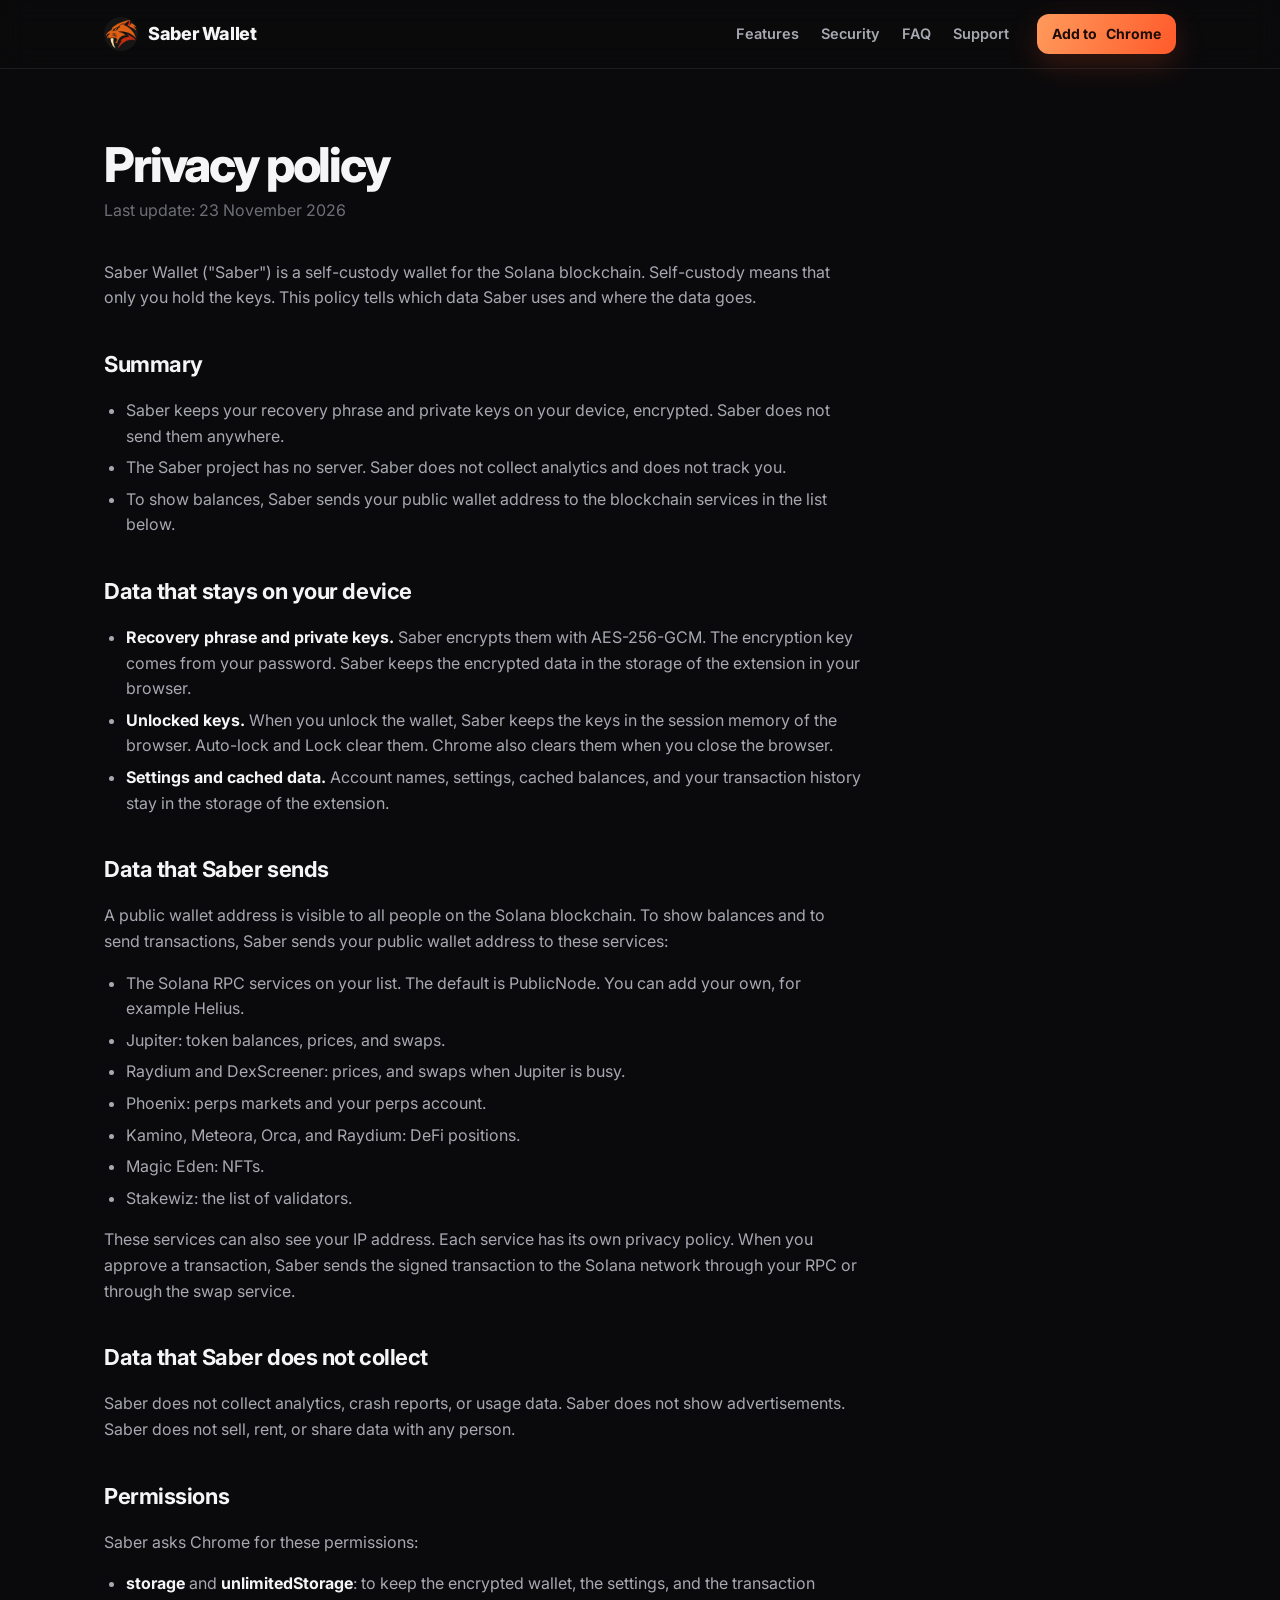
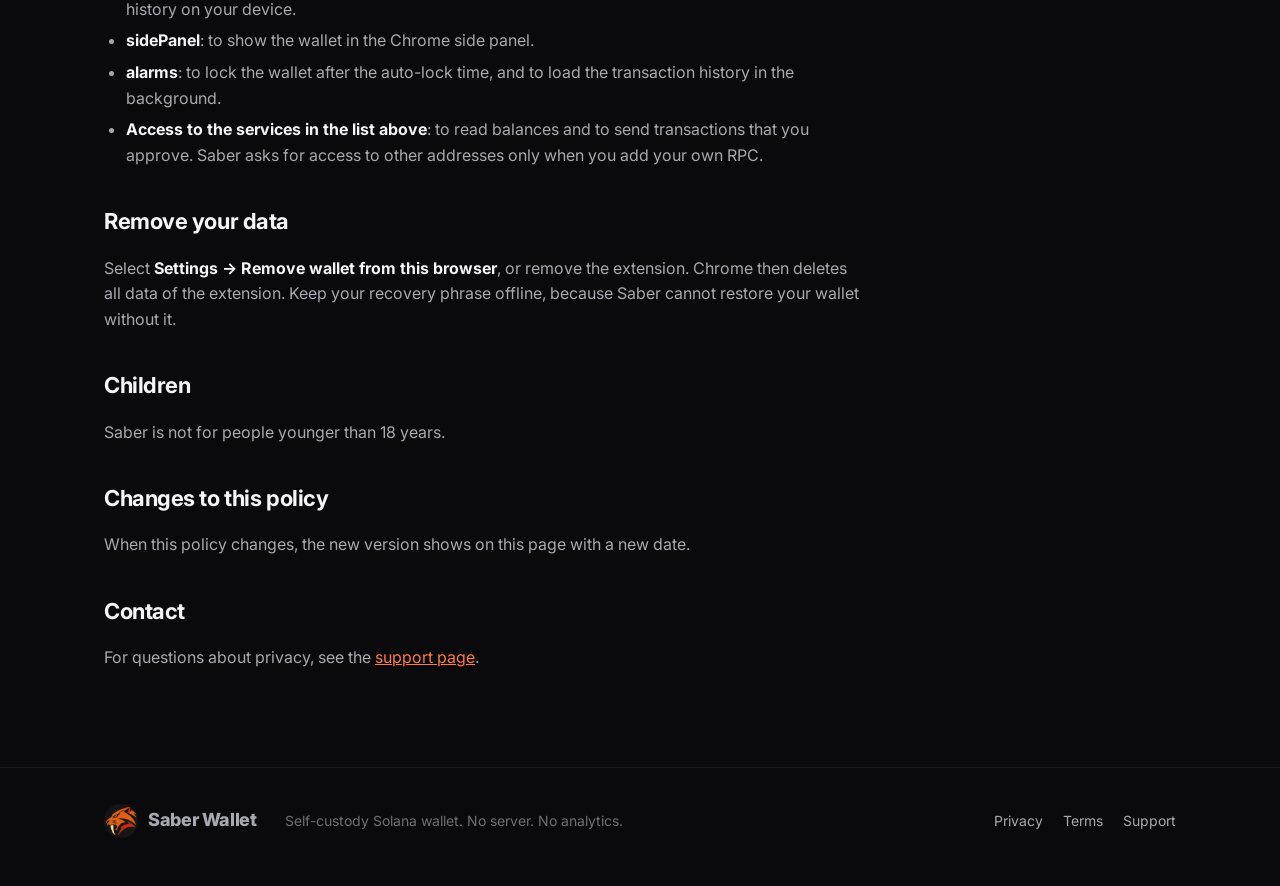
==== privacy.html @ 2504c7ac "Saber Wallet website: home, privacy policy, terms, support" ====
<!doctype html>
<html lang="en">
<head>
  <meta charset="utf-8">
  <meta name="viewport" content="width=device-width, initial-scale=1">
  <title>Privacy policy · Saber Wallet</title>
  <meta name="description" content="How Saber Wallet uses data. Keys stay on your device. No server, no analytics.">
  <meta name="theme-color" content="#0a0a0c">
  <link rel="icon" href="assets/favicon.png">
  <link rel="preconnect" href="https://fonts.googleapis.com">
  <link rel="preconnect" href="https://fonts.gstatic.com" crossorigin>
  <link href="https://fonts.googleapis.com/css2?family=Inter:wght@400;500;600;700;800&display=swap" rel="stylesheet">
  <link rel="stylesheet" href="styles.css">
</head>
<body>
  <header class="site-header">
    <div class="wrap">
      <a class="brand" href="./"><img src="assets/logo.png" alt="">Saber Wallet</a>
      <nav class="nav">
        <a href="./#features">Features</a>
        <a href="./#security">Security</a>
        <a href="./#faq">FAQ</a>
        <a href="support.html">Support</a>
      </nav>
      <a class="btn btn-primary btn-small" href="./#install"><span class="label-long">Add to</span> Chrome</a>
    </div>
  </header>

  <main class="wrap">
    <article class="doc">
      <h1>Privacy policy</h1>
      <p class="updated">Last update: 23 November 2026</p>

      <p>Saber Wallet ("Saber") is a self-custody wallet for the Solana blockchain. Self-custody means that only you hold the keys. This policy tells which data Saber uses and where the data goes.</p>

      <h2>Summary</h2>
      <ul>
        <li>Saber keeps your recovery phrase and private keys on your device, encrypted. Saber does not send them anywhere.</li>
        <li>The Saber project has no server. Saber does not collect analytics and does not track you.</li>
        <li>To show balances, Saber sends your public wallet address to the blockchain services in the list below.</li>
      </ul>

      <h2>Data that stays on your device</h2>
      <ul>
        <li><strong>Recovery phrase and private keys.</strong> Saber encrypts them with AES-256-GCM. The encryption key comes from your password. Saber keeps the encrypted data in the storage of the extension in your browser.</li>
        <li><strong>Unlocked keys.</strong> When you unlock the wallet, Saber keeps the keys in the session memory of the browser. Auto-lock and Lock clear them. Chrome also clears them when you close the browser.</li>
        <li><strong>Settings and cached data.</strong> Account names, settings, cached balances, and your transaction history stay in the storage of the extension.</li>
      </ul>

      <h2>Data that Saber sends</h2>
      <p>A public wallet address is visible to all people on the Solana blockchain. To show balances and to send transactions, Saber sends your public wallet address to these services:</p>
      <ul>
        <li>The Solana RPC services on your list. The default is PublicNode. You can add your own, for example Helius.</li>
        <li>Jupiter: token balances, prices, and swaps.</li>
        <li>Raydium and DexScreener: prices, and swaps when Jupiter is busy.</li>
        <li>Phoenix: perps markets and your perps account.</li>
        <li>Kamino, Meteora, Orca, and Raydium: DeFi positions.</li>
        <li>Magic Eden: NFTs.</li>
        <li>Stakewiz: the list of validators.</li>
      </ul>
      <p>These services can also see your IP address. Each service has its own privacy policy. When you approve a transaction, Saber sends the signed transaction to the Solana network through your RPC or through the swap service.</p>

      <h2>Data that Saber does not collect</h2>
      <p>Saber does not collect analytics, crash reports, or usage data. Saber does not show advertisements. Saber does not sell, rent, or share data with any person.</p>

      <h2>Permissions</h2>
      <p>Saber asks Chrome for these permissions:</p>
      <ul>
        <li><strong>storage</strong> and <strong>unlimitedStorage</strong>: to keep the encrypted wallet, the settings, and the transaction history on your device.</li>
        <li><strong>sidePanel</strong>: to show the wallet in the Chrome side panel.</li>
        <li><strong>alarms</strong>: to lock the wallet after the auto-lock time, and to load the transaction history in the background.</li>
        <li><strong>Access to the services in the list above</strong>: to read balances and to send transactions that you approve. Saber asks for access to other addresses only when you add your own RPC.</li>
      </ul>

      <h2>Remove your data</h2>
      <p>Select <strong>Settings → Remove wallet from this browser</strong>, or remove the extension. Chrome then deletes all data of the extension. Keep your recovery phrase offline, because Saber cannot restore your wallet without it.</p>

      <h2>Children</h2>
      <p>Saber is not for people younger than 18 years.</p>

      <h2>Changes to this policy</h2>
      <p>When this policy changes, the new version shows on this page with a new date.</p>

      <h2>Contact</h2>
      <p>For questions about privacy, see the <a href="support.html">support page</a>.</p>
    </article>
  </main>

  <footer class="site-footer">
    <div class="wrap">
      <a class="brand" href="./"><img src="assets/logo.png" alt="">Saber Wallet</a>
      <span>Self-custody Solana wallet. No server. No analytics.</span>
      <nav>
        <a href="privacy.html">Privacy</a>
        <a href="terms.html">Terms</a>
        <a href="support.html">Support</a>
      </nav>
    </div>
  </footer>
</body>
</html>
---- styles.css ----
/* Saber Wallet website. Same palette as the extension: near-black, orange accent, soft violet. */
:root {
  --bg: #0a0a0c;
  --surface: #131316;
  --surface-2: #1b1b20;
  --line: #ffffff14;
  --line-strong: #ffffff24;
  --text: #f5f5f7;
  --text-2: #a8a8b2;
  --text-3: #6e6e78;
  --accent: #ff7a45;
  --accent-2: #ff5a2a;
  --violet: #8b7bff;
  --up: #2fd17c;
  --radius: 18px;
  --max: 1120px;
  color-scheme: dark;
}

* { box-sizing: border-box; }
html { scroll-behavior: smooth; }
body {
  margin: 0;
  background: var(--bg);
  color: var(--text);
  font: 16px/1.6 "Inter", system-ui, -apple-system, "Segoe UI", sans-serif;
  -webkit-font-smoothing: antialiased;
}
a { color: inherit; }
img { max-width: 100%; display: block; }
.wrap { max-width: var(--max); margin: 0 auto; padding: 0 24px; }

/* Header */
.site-header { position: sticky; top: 0; z-index: 10; backdrop-filter: blur(14px); background: #0a0a0ccc; border-bottom: 1px solid var(--line); }
.site-header .wrap { display: flex; align-items: center; gap: 28px; height: 68px; }
.brand { display: flex; align-items: center; gap: 10px; text-decoration: none; font-weight: 800; font-size: 18px; letter-spacing: -0.02em; }
.brand img { width: 34px; height: 34px; border-radius: 50%; }
.nav { display: flex; gap: 22px; margin-left: auto; }
.nav a { color: var(--text-2); text-decoration: none; font-size: 14.5px; font-weight: 600; }
.nav a:hover { color: var(--text); }
.btn { display: inline-flex; align-items: center; gap: 9px; padding: 12px 20px; border-radius: 14px; font-weight: 700; font-size: 15px; text-decoration: none; border: 0; cursor: pointer; }
.btn-primary { color: #1c0c05; background: linear-gradient(110deg, #ff9a5c, var(--accent-2)); box-shadow: 0 10px 30px #ff5a2a33; }
.btn-primary:hover { filter: brightness(1.06); }
.btn-ghost { color: var(--text); background: var(--surface-2); border: 1px solid var(--line-strong); }
.btn-small { padding: 9px 15px; font-size: 14px; border-radius: 12px; }
.soon { font-size: 11px; font-weight: 700; padding: 2px 7px; border-radius: 99px; background: #1c0c0533; }

/* Hero */
.hero { position: relative; overflow: hidden; padding: 56px 0 32px; }
.hero::before { content: ""; position: absolute; inset: -20% -10% auto auto; width: 70%; height: 120%; background: radial-gradient(closest-side, #ff7a4530, transparent 70%); pointer-events: none; }
.hero::after { content: ""; position: absolute; inset: auto auto -30% -10%; width: 60%; height: 90%; background: radial-gradient(closest-side, #8b7bff1f, transparent 70%); pointer-events: none; }
.hero .wrap { position: relative; display: grid; grid-template-columns: 1.1fr 0.9fr; gap: 48px; align-items: center; }
.kicker { display: inline-flex; gap: 10px; align-items: center; color: var(--accent); font-size: 12.5px; font-weight: 800; letter-spacing: 0.14em; text-transform: uppercase; }
.kicker .dot { width: 6px; height: 6px; border-radius: 50%; background: var(--accent); box-shadow: 0 0 12px var(--accent); }
h1 { margin: 16px 0 18px; font-size: clamp(40px, 6vw, 68px); line-height: 1.02; letter-spacing: -0.045em; font-weight: 800; }
h1 em { font-style: normal; background: linear-gradient(100deg, #ffb07c, var(--accent-2)); -webkit-background-clip: text; background-clip: text; color: transparent; }
.lead { color: var(--text-2); font-size: 18.5px; max-width: 540px; margin: 0 0 28px; }
.cta-row { display: flex; flex-wrap: wrap; gap: 12px; align-items: center; }
.fine { color: var(--text-3); font-size: 13.5px; margin-top: 14px; }

/* Device frame around an app capture */
.device { position: relative; width: min(340px, 100%); margin: 0 auto; border-radius: 34px; padding: 10px; background: #18181c; border: 1px solid var(--line-strong); box-shadow: 0 40px 90px #000a, 0 0 0 1px #00000080 inset; }
.device img { border-radius: 26px; }
.hero .device { width: min(310px, 100%); transform: rotate(-2deg); }
.hero .device img { height: 540px; object-fit: cover; object-position: top; }
.hero .device::after { content: ""; position: absolute; inset: 20% -12% -8% -12%; z-index: -1; background: radial-gradient(closest-side, #ff7a4544, transparent); filter: blur(10px); }

/* Sections */
section { padding: 72px 0; }
.section-head { max-width: 640px; margin-bottom: 36px; }
.section-head h2 { margin: 10px 0 10px; font-size: clamp(30px, 4vw, 42px); line-height: 1.1; letter-spacing: -0.035em; }
.section-head p { margin: 0; color: var(--text-2); font-size: 17px; }

/* Feature grid */
.grid { display: grid; grid-template-columns: repeat(3, 1fr); gap: 14px; }
.card { padding: 24px; border-radius: var(--radius); background: var(--surface); border: 1px solid var(--line); }
.card .num { color: var(--accent); font-size: 12px; font-weight: 800; letter-spacing: 0.12em; }
.card h3 { margin: 10px 0 6px; font-size: 19px; letter-spacing: -0.015em; }
.card p { margin: 0; color: var(--text-2); font-size: 15px; }
.icon { display: grid; place-items: center; width: 42px; height: 42px; border-radius: 13px; background: #ff7a451f; color: var(--accent); }
.card:nth-child(even) .icon { background: #8b7bff22; color: var(--violet); }

/* Feature rows */
.row { display: grid; grid-template-columns: 1fr 1fr; gap: 56px; align-items: center; padding: 40px 0; border-top: 1px solid var(--line); }
.row:nth-child(even) .row-media { order: -1; }
.row h3 { margin: 10px 0 12px; font-size: clamp(26px, 3.2vw, 34px); line-height: 1.12; letter-spacing: -0.03em; }
.row p { color: var(--text-2); margin: 0 0 14px; font-size: 16.5px; }
.row ul { margin: 0; padding: 0; list-style: none; display: grid; gap: 8px; }
.row li { display: flex; gap: 10px; color: var(--text-2); font-size: 15.5px; }
.row li::before { content: ""; flex: none; width: 7px; height: 7px; margin-top: 9px; border-radius: 50%; background: var(--accent); }
.row-media .device { width: min(300px, 100%); }

/* Security */
.security { background: linear-gradient(180deg, transparent, #ff7a450a 40%, transparent); }
.checks { display: grid; grid-template-columns: repeat(2, 1fr); gap: 12px; }
.check { display: flex; gap: 14px; padding: 18px 20px; border-radius: var(--radius); background: var(--surface); border: 1px solid var(--line); }
.check svg { flex: none; color: var(--up); margin-top: 3px; }
.check strong { display: block; margin-bottom: 3px; }
.check span { color: var(--text-2); font-size: 15px; }

/* FAQ */
.faq { display: grid; gap: 10px; max-width: 820px; }
.faq details { border-radius: 16px; background: var(--surface); border: 1px solid var(--line); }
.faq summary { cursor: pointer; list-style: none; padding: 18px 22px; font-weight: 700; font-size: 16.5px; display: flex; justify-content: space-between; gap: 16px; }
.faq summary::-webkit-details-marker { display: none; }
.faq summary::after { content: "+"; color: var(--accent); font-size: 22px; line-height: 1; }
.faq details[open] summary::after { content: "−"; }
.faq details p { margin: 0; padding: 0 22px 18px; color: var(--text-2); }

/* Install */
.install { text-align: center; }
.install .panel { padding: 56px 28px; border-radius: 28px; background: radial-gradient(120% 140% at 0% 0%, #ff7a4526, transparent 55%), radial-gradient(120% 140% at 100% 100%, #8b7bff1c, transparent 55%), var(--surface); border: 1px solid var(--line-strong); }
.install img { width: 72px; height: 72px; border-radius: 50%; margin: 0 auto 18px; }
.install h2 { margin: 0 0 10px; font-size: clamp(28px, 4vw, 40px); letter-spacing: -0.035em; }
.install p { color: var(--text-2); margin: 0 auto 26px; max-width: 520px; }
.install .cta-row { justify-content: center; }

/* Footer */
.site-footer { border-top: 1px solid var(--line); padding: 36px 0 48px; color: var(--text-3); font-size: 14px; }
.site-footer .wrap { display: flex; flex-wrap: wrap; gap: 18px 28px; align-items: center; }
.site-footer nav { display: flex; gap: 20px; margin-left: auto; }
.site-footer a { color: var(--text-2); text-decoration: none; }
.site-footer a:hover { color: var(--text); }

/* Text pages (privacy, terms, support) */
.doc { max-width: 760px; padding: 56px 0 80px; }
.doc h1 { font-size: clamp(34px, 5vw, 48px); margin-bottom: 8px; }
.doc .updated { color: var(--text-3); margin: 0 0 36px; }
.doc h2 { margin: 36px 0 10px; font-size: 22px; letter-spacing: -0.02em; }
.doc p, .doc li { color: var(--text-2); }
.doc ul { padding-left: 22px; }
.doc li { margin: 6px 0; }
.doc a { color: var(--accent); }
.doc strong { color: var(--text); }

@media (max-width: 860px) {
  .nav { display: none; }
  .site-header .btn { margin-left: auto; }
  .hero .wrap, .row { grid-template-columns: 1fr; gap: 36px; }
  .row:nth-child(even) .row-media { order: 0; }
  .grid { grid-template-columns: 1fr 1fr; }
  .checks { grid-template-columns: 1fr; }
  section { padding: 56px 0; }
}
@media (max-width: 560px) {
  .wrap { padding: 0 16px; }
  .grid { grid-template-columns: 1fr; }
  .site-header .btn .label-long { display: none; }
  .site-footer nav { margin-left: 0; }
  .hero { padding-top: 44px; }
}
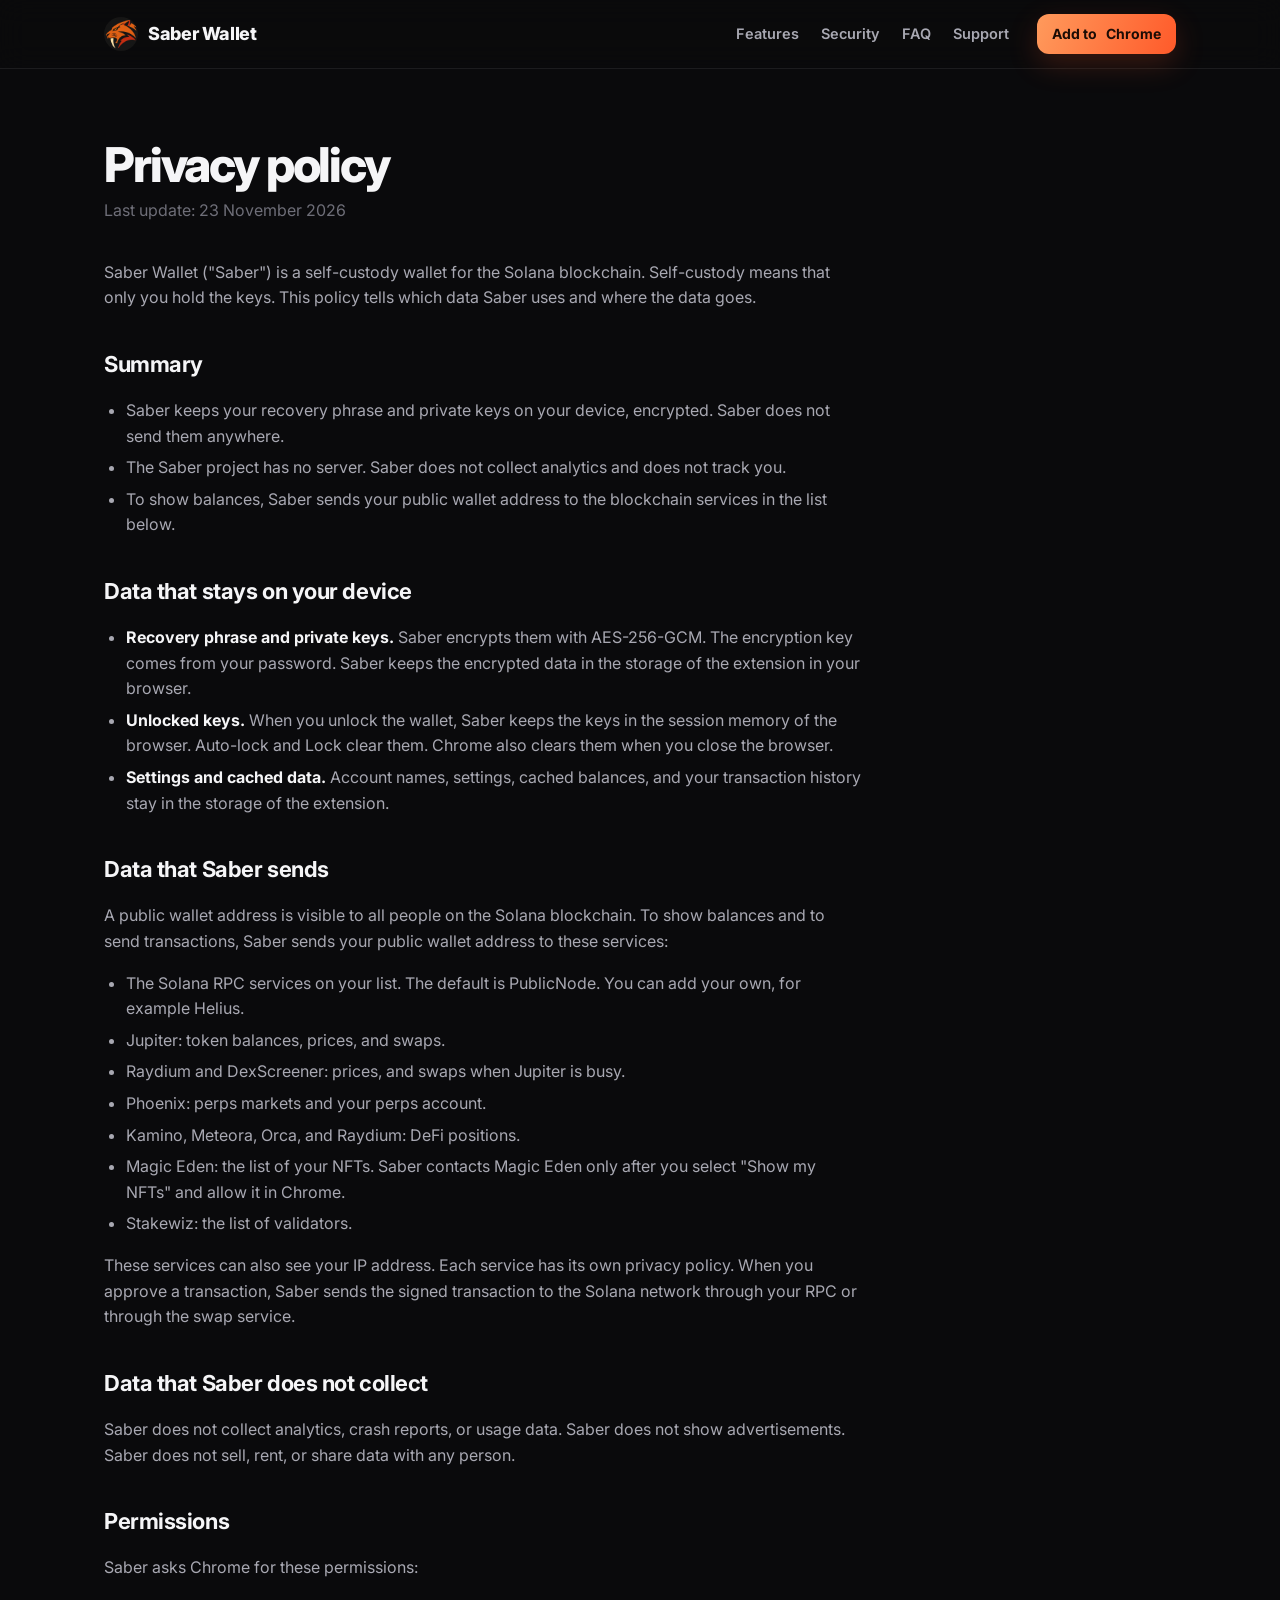
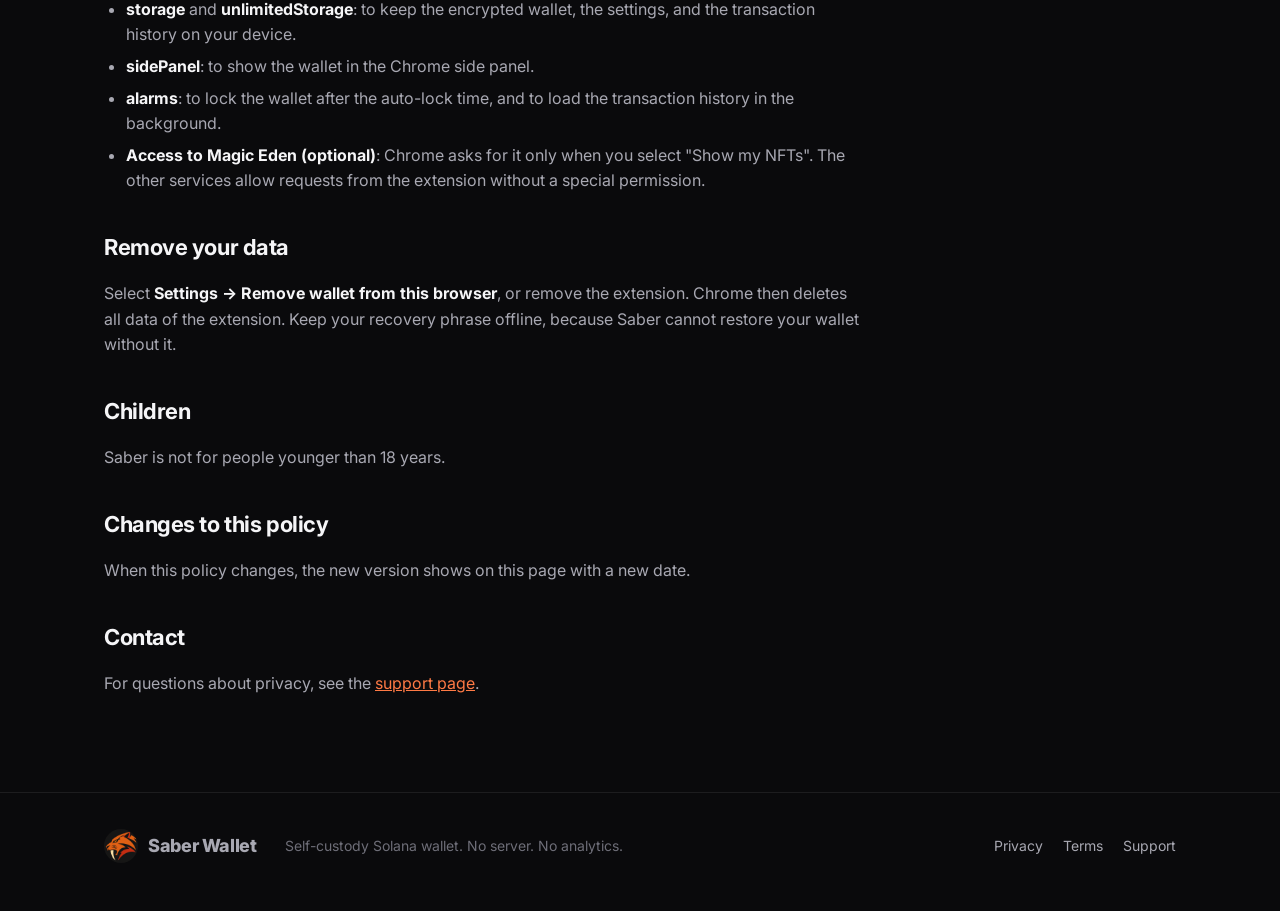
==== commit b121be70: "Privacy: Magic Eden only after the user allows it; no host permissions" ====
--- a/privacy.html
+++ b/privacy.html
@@ -10,7 +10,7 @@
   <link rel="preconnect" href="https://fonts.googleapis.com">
   <link rel="preconnect" href="https://fonts.gstatic.com" crossorigin>
   <link href="https://fonts.googleapis.com/css2?family=Inter:wght@400;500;600;700;800&display=swap" rel="stylesheet">
-  <link rel="stylesheet" href="styles.css">
+  <link rel="stylesheet" href="styles.css?v=2">
 </head>
 <body>
   <header class="site-header">
@@ -55,7 +55,7 @@
         <li>Raydium and DexScreener: prices, and swaps when Jupiter is busy.</li>
         <li>Phoenix: perps markets and your perps account.</li>
         <li>Kamino, Meteora, Orca, and Raydium: DeFi positions.</li>
-        <li>Magic Eden: NFTs.</li>
+        <li>Magic Eden: the list of your NFTs. Saber contacts Magic Eden only after you select "Show my NFTs" and allow it in Chrome.</li>
         <li>Stakewiz: the list of validators.</li>
       </ul>
       <p>These services can also see your IP address. Each service has its own privacy policy. When you approve a transaction, Saber sends the signed transaction to the Solana network through your RPC or through the swap service.</p>
@@ -69,7 +69,7 @@
         <li><strong>storage</strong> and <strong>unlimitedStorage</strong>: to keep the encrypted wallet, the settings, and the transaction history on your device.</li>
         <li><strong>sidePanel</strong>: to show the wallet in the Chrome side panel.</li>
         <li><strong>alarms</strong>: to lock the wallet after the auto-lock time, and to load the transaction history in the background.</li>
-        <li><strong>Access to the services in the list above</strong>: to read balances and to send transactions that you approve. Saber asks for access to other addresses only when you add your own RPC.</li>
+        <li><strong>Access to Magic Eden (optional)</strong>: Chrome asks for it only when you select "Show my NFTs". The other services allow requests from the extension without a special permission.</li>
       </ul>
 
       <h2>Remove your data</h2>
--- a/styles.css
+++ b/styles.css
@@ -60,7 +60,7 @@
 
 /* Device frame around an app capture */
 .device { position: relative; width: min(340px, 100%); margin: 0 auto; border-radius: 34px; padding: 10px; background: #18181c; border: 1px solid var(--line-strong); box-shadow: 0 40px 90px #000a, 0 0 0 1px #00000080 inset; }
-.device img { border-radius: 26px; }
+.device img { width: 100%; height: auto; border-radius: 26px; }
 .hero .device { width: min(310px, 100%); transform: rotate(-2deg); }
 .hero .device img { height: 540px; object-fit: cover; object-position: top; }
 .hero .device::after { content: ""; position: absolute; inset: 20% -12% -8% -12%; z-index: -1; background: radial-gradient(closest-side, #ff7a4544, transparent); filter: blur(10px); }
